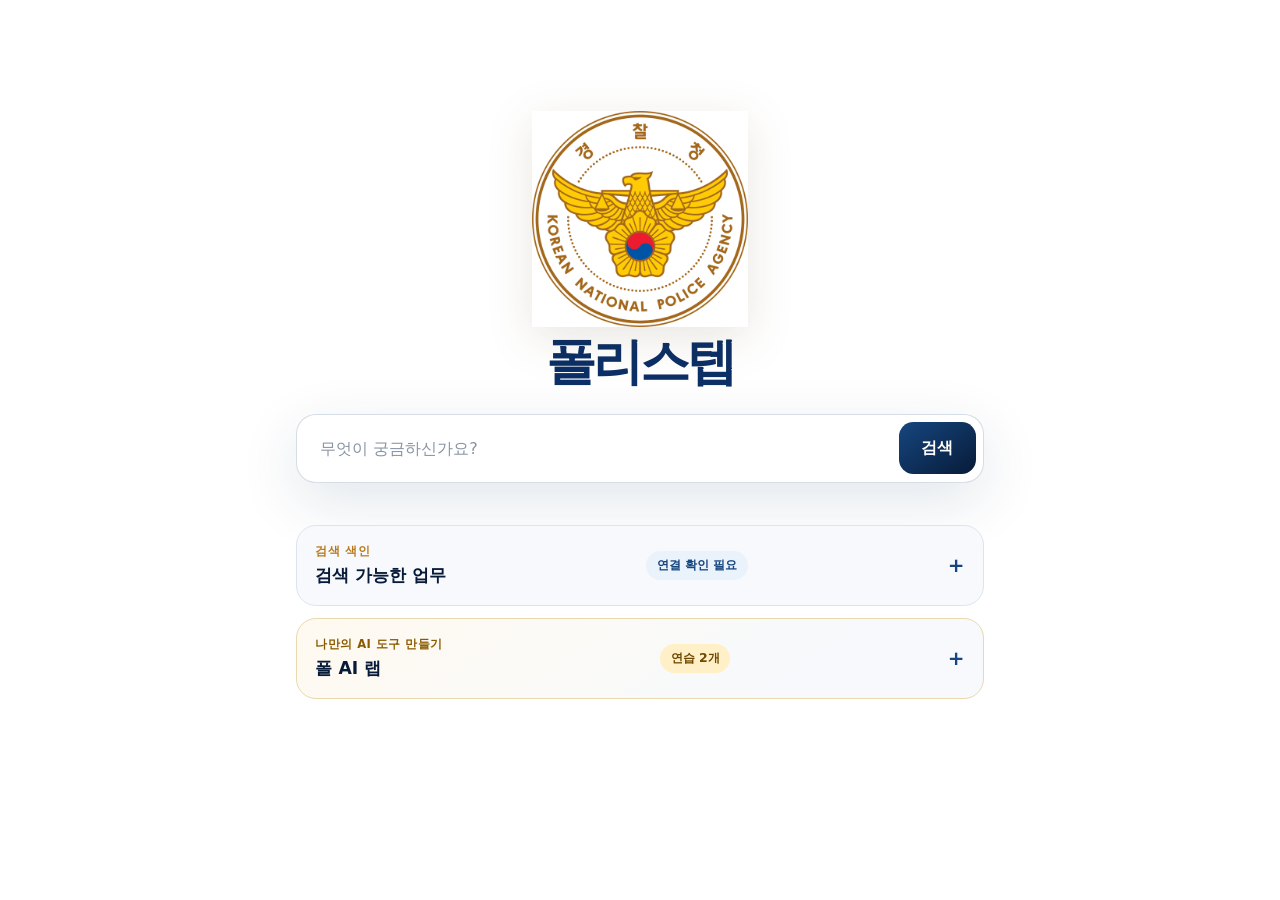
==== index.html @ 5366c6e3 "feat: Update Pol-AI lab with 4 new practice files" ====
<!doctype html>
<html lang="ko">
  <head>
    <meta charset="utf-8" />
    <meta name="viewport" content="width=device-width, initial-scale=1, viewport-fit=cover" />
    <meta name="theme-color" content="#0b2f66" />
    <meta name="description" content="Google Sheets 업무자료를 근거로 답변하는 폴리스텝" />
    <meta name="robots" content="noindex, nofollow, noarchive" />
    <title>폴리스텝</title>
    <link rel="manifest" href="./manifest.webmanifest" />
    <link rel="icon" href="./icons/icon-192.png" />
    <link rel="apple-touch-icon" href="./icons/icon-192.png" />
    <link rel="stylesheet" href="./styles.css" />
    <script src="./config.js"></script>
    <script src="./app.js" defer></script>
    <!-- Google tag (gtag.js) -->
    <script async src="https://www.googletagmanager.com/gtag/js?id=G-XXXXXXXXXX"></script>
    <script>
      window.dataLayer = window.dataLayer || [];
      function gtag(){dataLayer.push(arguments);}
      gtag('js', new Date());

      gtag('config', 'G-XXXXXXXXXX');
    </script>
  </head>
  <body>
    <a class="skip-link" href="#question">질문 입력으로 바로가기</a>

    <main class="app-shell" id="main-content">
      <section class="search-view" aria-labelledby="app-title">
        <div class="brand" id="brand">
          <img
            class="brand-mark"
            src="./assets/police-logo.png"
            width="220"
            height="220"
            alt="경찰 참수리 마크"
          />
          <h1 class="brand-name" id="app-title">폴리스텝</h1>
        </div>

        <form class="search-form" id="search-form" novalidate>
          <label class="sr-only" for="question">업무 관련 질문</label>
          <input
            class="search-input"
            id="question"
            name="question"
            type="search"
            inputmode="search"
            enterkeyhint="search"
            autocomplete="off"
            maxlength="500"
            placeholder="무엇이 궁금하신가요?"
            aria-describedby="status-message"
          />
          <button class="search-button" id="submit-button" type="submit">
            <span class="button-label">검색</span>
            <span class="spinner" aria-hidden="true"></span>
          </button>
        </form>

        <p class="status-message" id="status-message" role="status" aria-live="polite"></p>

        <section class="index-panel" id="index-panel" aria-labelledby="index-title">
          <details class="index-disclosure">
            <summary class="index-heading">
              <div>
                <span class="index-kicker">검색 색인</span>
                <h2 id="index-title">검색 가능한 업무</h2>
              </div>
              <span class="index-count" id="index-count">불러오는 중</span>
            </summary>
            <div class="index-content">
              <p class="index-description">분류를 펼친 뒤 업무명을 누르면 검색창에 입력됩니다.</p>
              <div class="index-list" id="index-list" aria-live="polite">
                <p class="index-loading">업무 목록을 불러오고 있습니다…</p>
              </div>
            </div>
          </details>
        </section>

        <section class="lab-panel" id="pol-ai-lab" aria-labelledby="lab-title">
          <details class="lab-disclosure">
            <summary class="lab-heading">
              <div>
                <span class="lab-kicker">나만의 AI 도구 만들기</span>
                <h2 id="lab-title">폴 AI 랩</h2>
              </div>
              <span class="lab-count">연습 2개</span>
            </summary>
            <div class="lab-content">
              <p class="lab-intro">경찰관 누구나 나만의 AI 도구 틀을 갖도록, 초등학생도 따라 할 수 있는 간단한 실습을 차근차근 올립니다.</p>

              <details class="lab-card lab-lesson">
                <summary class="lab-lesson-heading">
                  <span class="lab-lesson-number">첫 번째 연습</span>
                  <h3>글을 읽을 필요 없이 들으면서 공부하는 AI 음성 브리핑</h3>
                </summary>
                <div class="lab-lesson-content">
                  <p>NotebookLM에 자료를 넣고 오디오 오버뷰를 만드는 과정을 그림으로 쉽게 따라 합니다.</p>
                  <div class="lab-files" aria-label="강의 자료">
                    <a class="lab-file" href="./assets/pol-ai-lab/01-investigation-rules/lesson-full.pdf" target="_blank" rel="noopener">그림 정본 PDF 보기 <span>8쪽</span></a>
                    <a class="lab-file" href="./assets/pol-ai-lab/01-investigation-rules/lesson-summary.pdf" target="_blank" rel="noopener">요약본 PDF 보기 <span>3쪽</span></a>
                  </div>
                </div>
              </details>

              <details class="lab-card lab-lesson">
                <summary class="lab-lesson-heading">
                  <span class="lab-lesson-number">두 번째 연습</span>
                  <h3>“내 자료는 내 PC에서만 안전하게” — 오프라인 전용 검색기, 폴리서치</h3>
                </summary>
                <div class="lab-lesson-content">
                  <p>HTML 파일 하나만 내려받아 실행하세요. CSV·TXT·MD 업무자료를 외부로 보내지 않고 내 브라우저에 저장해, 검색어와 관련 문장을 앞뒤 맥락까지 바로 찾을 수 있습니다.</p>
                  <div class="lab-files" aria-label="폴리서치 실습 자료">
                    <a class="lab-file" href="./assets/pol-ai-lab/02-polysearch/polysearch.html" download>폴리서치 HTML 받기 <span>단일 파일</span></a>
                    <a class="lab-file" href="./assets/pol-ai-lab/02-polysearch/prompt.txt" download>프롬프트 파일 받기 <span>텍스트</span></a>
                    <a class="lab-file" href="./assets/pol-ai-lab/02-polysearch/guide-pc.pdf" target="_blank" rel="noopener">PC 상세 가이드 보기 <span>PDF</span></a>
                    <a class="lab-file" href="./assets/pol-ai-lab/02-polysearch/guide-mobile.pdf" target="_blank" rel="noopener">모바일 요약 가이드 보기 <span>PDF</span></a>
                  </div>
                </div>
              </details>

              <p class="lab-more">새로운 AI 도구 연습을 같은 형식으로 계속 추가할 예정입니다.</p>
            </div>
          </details>
        </section>

        <article class="answer-card" id="answer-card" aria-live="polite" aria-labelledby="answer-title" hidden>
          <div class="answer-heading">
            <span class="answer-kicker">Sheets 자료 기반 답변</span>
            <h2 id="answer-title">답변</h2>
          </div>
          <p class="answer-text" id="answer-text"></p>

          <section class="sources" id="sources-section" aria-labelledby="sources-title" hidden>
            <h3 id="sources-title">참고 자료</h3>
            <ul id="sources-list"></ul>
          </section>

          <button class="reset-button" id="reset-button" type="button">다시 질문하기</button>
        </article>
      </section>
    </main>

    <noscript>폴리스텝을 사용하려면 브라우저에서 JavaScript를 허용해 주세요.</noscript>
  </body>
</html>
---- styles.css ----
:root {
  color-scheme: light;
  --navy-950: #071b38;
  --navy-900: #0b2f66;
  --navy-800: #16467f;
  --blue-100: #eaf2fb;
  --gold-500: #b87918;
  --ink: #182231;
  --muted: #667386;
  --line: #dce5ef;
  --surface: #ffffff;
  --background: #ffffff;
  --danger: #b42318;
  --shadow: 0 18px 60px rgba(12, 47, 94, 0.12);
  font-family: "Apple SD Gothic Neo", "Malgun Gothic", "Noto Sans KR", system-ui, sans-serif;
}

* {
  box-sizing: border-box;
}

html {
  min-height: 100%;
  background: var(--background);
}

body {
  min-width: 320px;
  min-height: 100vh;
  min-height: 100dvh;
  margin: 0;
  color: var(--ink);
  background: #ffffff;
}

button,
input {
  font: inherit;
}

button {
  -webkit-tap-highlight-color: transparent;
}

.skip-link {
  position: fixed;
  top: 0.75rem;
  left: 0.75rem;
  z-index: 10;
  padding: 0.65rem 0.9rem;
  color: #ffffff;
  background: var(--navy-950);
  border-radius: 0.55rem;
  transform: translateY(-160%);
}

.skip-link:focus {
  transform: translateY(0);
}

.app-shell {
  display: grid;
  place-items: start center;
  min-height: 100vh;
  min-height: 100dvh;
  padding: max(3rem, env(safe-area-inset-top)) 1rem max(2rem, env(safe-area-inset-bottom));
}

.search-view {
  width: min(100%, 43rem);
  padding-top: clamp(1rem, 7vh, 5rem);
}

.brand {
  display: grid;
  justify-items: center;
  transition: transform 220ms ease, margin 220ms ease;
}

.brand-mark {
  display: block;
  width: clamp(9rem, 34vw, 13.5rem);
  height: auto;
  aspect-ratio: 1;
  object-fit: contain;
  filter: drop-shadow(0 0.7rem 1.4rem rgba(77, 50, 11, 0.12));
}

.brand-name {
  margin: 0.65rem 0 1.65rem;
  color: var(--navy-900);
  font-size: clamp(2rem, 8vw, 3.15rem);
  font-weight: 900;
  letter-spacing: -0.06em;
  line-height: 1;
}

.search-form {
  display: grid;
  grid-template-columns: minmax(0, 1fr) auto;
  gap: 0.45rem;
  padding: 0.45rem;
  background: var(--surface);
  border: 1px solid rgba(11, 47, 102, 0.16);
  border-radius: 1.25rem;
  box-shadow: var(--shadow);
}

.search-form:focus-within {
  border-color: var(--navy-800);
  box-shadow: 0 0 0 4px rgba(22, 70, 127, 0.12), var(--shadow);
}

.search-input {
  width: 100%;
  min-height: 3.25rem;
  padding: 0 0.75rem 0 1rem;
  color: var(--ink);
  background: transparent;
  border: 0;
  outline: 0;
  font-size: 1rem;
}

.search-input::placeholder {
  color: #8793a4;
}

.search-button {
  position: relative;
  min-width: 4.8rem;
  min-height: 3.25rem;
  padding: 0 1.1rem;
  color: #ffffff;
  background: linear-gradient(145deg, var(--navy-800), var(--navy-950));
  border: 0;
  border-radius: 0.9rem;
  font-weight: 800;
  cursor: pointer;
}

.search-button:hover {
  background: var(--navy-950);
}

.search-button:focus-visible,
.reset-button:focus-visible,
.search-input:focus-visible {
  outline: 3px solid rgba(184, 121, 24, 0.55);
  outline-offset: 3px;
}

.search-button:disabled {
  cursor: wait;
  opacity: 0.78;
}

.spinner {
  display: none;
  width: 1.2rem;
  height: 1.2rem;
  margin: auto;
  border: 2px solid rgba(255, 255, 255, 0.42);
  border-top-color: #ffffff;
  border-radius: 50%;
  animation: spin 750ms linear infinite;
}

.is-loading .button-label {
  display: none;
}

.is-loading .spinner {
  display: block;
}

.status-message {
  min-height: 1.5rem;
  margin: 0.8rem 0 0;
  padding: 0 0.35rem;
  color: var(--muted);
  font-size: 0.92rem;
  text-align: center;
}

.status-message.is-error {
  color: var(--danger);
  font-weight: 700;
}

.index-panel {
  margin-top: 0.35rem;
  padding: 1.15rem;
  background: #f7f9fc;
  border: 1px solid var(--line);
  border-radius: 1.25rem;
}

.index-panel[hidden] {
  display: none;
}

.index-heading {
  display: flex;
  align-items: center;
  justify-content: space-between;
  gap: 1rem;
  cursor: pointer;
  list-style: none;
}

.index-heading::-webkit-details-marker {
  display: none;
}

.index-heading::after {
  content: "+";
  flex: none;
  color: var(--navy-800);
  font-size: 1.25rem;
  font-weight: 800;
}

.index-disclosure[open] .index-heading::after {
  content: "−";
}

.index-heading:focus-visible {
  outline: 3px solid rgba(31, 111, 235, 0.28);
  outline-offset: 0.35rem;
  border-radius: 0.45rem;
}

.index-content {
  padding-top: 0.15rem;
}

.index-kicker {
  display: block;
  margin-bottom: 0.2rem;
  color: var(--gold-500);
  font-size: 0.72rem;
  font-weight: 900;
  letter-spacing: 0.05em;
}

.index-heading h2 {
  margin: 0;
  color: var(--navy-950);
  font-size: 1.08rem;
}

.index-count {
  flex: none;
  padding: 0.35rem 0.65rem;
  color: var(--navy-800);
  background: var(--blue-100);
  border-radius: 999px;
  font-size: 0.78rem;
  font-weight: 800;
}

.index-description,
.index-loading,
.index-empty {
  margin: 0.55rem 0 0;
  color: var(--muted);
  font-size: 0.84rem;
  line-height: 1.5;
}

.index-list {
  display: grid;
  gap: 0.5rem;
  margin-top: 0.9rem;
}

.index-group {
  overflow: hidden;
  background: var(--surface);
  border: 1px solid #d8e2ee;
  border-radius: 0.85rem;
}

.index-group summary {
  display: flex;
  align-items: center;
  justify-content: space-between;
  gap: 1rem;
  min-height: 2.8rem;
  padding: 0.65rem 0.85rem;
  color: var(--navy-900);
  cursor: pointer;
  list-style: none;
}

.index-group summary::-webkit-details-marker {
  display: none;
}

.index-group summary::after {
  content: "+";
  order: 2;
  color: var(--navy-800);
  font-size: 1.15rem;
  font-weight: 800;
}

.index-group[open] summary::after {
  content: "−";
}

.index-category {
  font-size: 0.92rem;
  font-weight: 850;
}

.index-group-count {
  margin-left: auto;
  color: var(--muted);
  font-size: 0.78rem;
  font-weight: 700;
}

.index-items {
  display: grid;
  gap: 0.35rem;
  padding: 0 0.65rem 0.65rem;
  border-top: 1px solid #edf1f6;
}

.index-item {
  width: 100%;
  min-height: 2.55rem;
  padding: 0.6rem 0.7rem;
  color: #34445b;
  background: transparent;
  border: 0;
  border-radius: 0.65rem;
  font-size: 0.86rem;
  line-height: 1.4;
  text-align: left;
  cursor: pointer;
}

.index-item:hover,
.index-item:focus-visible {
  color: var(--navy-900);
  background: var(--blue-100);
  outline: none;
}

.lab-panel {
  margin-top: 0.75rem;
  padding: 1.15rem;
  background: linear-gradient(145deg, #fffaf0 0%, #f7f9fc 72%);
  border: 1px solid #ead8ae;
  border-radius: 1.25rem;
}

.lab-heading {
  display: flex;
  align-items: center;
  justify-content: space-between;
  gap: 1rem;
  cursor: pointer;
  list-style: none;
}

.lab-heading::-webkit-details-marker {
  display: none;
}

.lab-heading::after {
  content: "+";
  flex: none;
  color: var(--navy-800);
  font-size: 1.25rem;
  font-weight: 800;
}

.lab-disclosure[open] .lab-heading::after {
  content: "−";
}

.lab-heading:focus-visible {
  outline: 3px solid rgba(194, 145, 32, 0.25);
  outline-offset: 0.35rem;
  border-radius: 0.45rem;
}

.lab-kicker,
.lab-lesson-number {
  display: block;
  color: #8a5a00;
  font-size: 0.72rem;
  font-weight: 900;
  letter-spacing: 0.04em;
}

.lab-heading h2 {
  margin: 0.2rem 0 0;
  color: var(--navy-950);
  font-size: 1.08rem;
}

.lab-count {
  flex: none;
  padding: 0.35rem 0.65rem;
  color: #704900;
  background: #fff0c7;
  border-radius: 999px;
  font-size: 0.78rem;
  font-weight: 800;
}

.lab-content {
  padding-top: 0.85rem;
}

.lab-intro,
.lab-card p,
.lab-more {
  color: var(--muted);
  font-size: 0.84rem;
  line-height: 1.55;
}

.lab-intro {
  margin: 0 0 0.75rem;
}

.lab-card {
  padding: 1rem;
  background: var(--surface);
  border: 1px solid #e6d7b7;
  border-radius: 0.95rem;
}

.lab-card h3 {
  margin: 0.28rem 0 0.45rem;
  color: var(--navy-950);
  font-size: 1rem;
  line-height: 1.4;
}

.lab-lesson-heading {
  position: relative;
  padding-right: 1.65rem;
  cursor: pointer;
  list-style: none;
}

.lab-lesson-heading::-webkit-details-marker {
  display: none;
}

.lab-lesson-heading::after {
  content: "+";
  position: absolute;
  top: 50%;
  right: 0;
  color: #8a5a00;
  font-size: 1.2rem;
  font-weight: 850;
  transform: translateY(-50%);
}

.lab-lesson[open] .lab-lesson-heading::after {
  content: "−";
}

.lab-lesson-heading:focus-visible {
  outline: 3px solid rgba(194, 145, 32, 0.25);
  outline-offset: 0.3rem;
  border-radius: 0.4rem;
}

.lab-lesson-content {
  padding-top: 0.15rem;
}

.lab-card p {
  margin: 0;
}

.lab-files {
  display: grid;
  gap: 0.45rem;
  margin-top: 0.85rem;
}

.lab-file {
  display: flex;
  align-items: center;
  justify-content: space-between;
  gap: 0.75rem;
  padding: 0.65rem 0.75rem;
  color: var(--navy-900);
  background: #eef5ff;
  border: 1px solid #c9daf2;
  border-radius: 0.7rem;
  font-size: 0.82rem;
  font-weight: 750;
  text-decoration: none;
}

.lab-file span {
  flex: none;
  color: var(--muted);
  font-size: 0.74rem;
}

.lab-file:hover,
.lab-file:focus-visible {
  color: #ffffff;
  background: var(--blue-700);
  border-color: var(--blue-700);
  outline: none;
}

.lab-file:hover span,
.lab-file:focus-visible span {
  color: #eaf2ff;
}

.lab-file.is-pending {
  color: #75684d;
  background: #faf7ef;
  border: 1px dashed #cdbf9f;
}

.lab-more {
  margin: 0.75rem 0 0;
  text-align: center;
}

.answer-card {
  margin-top: 1rem;
  padding: clamp(1.25rem, 4vw, 2rem);
  background: rgba(255, 255, 255, 0.96);
  border: 1px solid var(--line);
  border-radius: 1.4rem;
  box-shadow: 0 16px 44px rgba(12, 47, 94, 0.1);
  animation: rise 240ms ease-out;
}

.answer-card[hidden] {
  display: none;
}

.answer-heading {
  margin-bottom: 1rem;
}

.answer-kicker {
  display: block;
  margin-bottom: 0.35rem;
  color: var(--gold-500);
  font-size: 0.78rem;
  font-weight: 900;
  letter-spacing: 0.04em;
}

.answer-heading h2 {
  margin: 0;
  color: var(--navy-950);
  font-size: 1.3rem;
}

.answer-text {
  margin: 0;
  color: #253246;
  font-size: 1rem;
  line-height: 1.78;
  white-space: pre-line;
  overflow-wrap: anywhere;
}

.sources {
  margin-top: 1.45rem;
  padding: 1rem;
  background: var(--blue-100);
  border-radius: 0.9rem;
}

.sources h3 {
  margin: 0 0 0.6rem;
  color: var(--navy-900);
  font-size: 0.92rem;
}

.sources ul {
  display: grid;
  gap: 0.45rem;
  margin: 0;
  padding-left: 1.25rem;
  color: #40516a;
  font-size: 0.88rem;
  line-height: 1.5;
}

.reset-button {
  width: 100%;
  min-height: 2.8rem;
  margin-top: 1.35rem;
  color: var(--navy-900);
  background: #ffffff;
  border: 1px solid #b9c8da;
  border-radius: 0.8rem;
  font-weight: 800;
  cursor: pointer;
}

.reset-button:hover {
  background: var(--blue-100);
}

.sr-only {
  position: absolute;
  width: 1px;
  height: 1px;
  padding: 0;
  margin: -1px;
  overflow: hidden;
  clip: rect(0, 0, 0, 0);
  white-space: nowrap;
  border: 0;
}

noscript {
  display: block;
  padding: 1rem;
  color: var(--danger);
  text-align: center;
}

@keyframes spin {
  to { transform: rotate(360deg); }
}

@keyframes rise {
  from { opacity: 0; transform: translateY(0.6rem); }
  to { opacity: 1; transform: translateY(0); }
}

@media (max-width: 420px) {
  .app-shell {
    padding-right: 0.75rem;
    padding-left: 0.75rem;
  }

  .search-form {
    border-radius: 1.1rem;
  }

  .search-button {
    min-width: 4.25rem;
    padding: 0 0.85rem;
  }

  .index-panel {
    padding: 1rem;
  }
}

@media (prefers-reduced-motion: reduce) {
  *,
  *::before,
  *::after {
    scroll-behavior: auto !important;
    animation-duration: 0.01ms !important;
    animation-iteration-count: 1 !important;
    transition-duration: 0.01ms !important;
  }
}
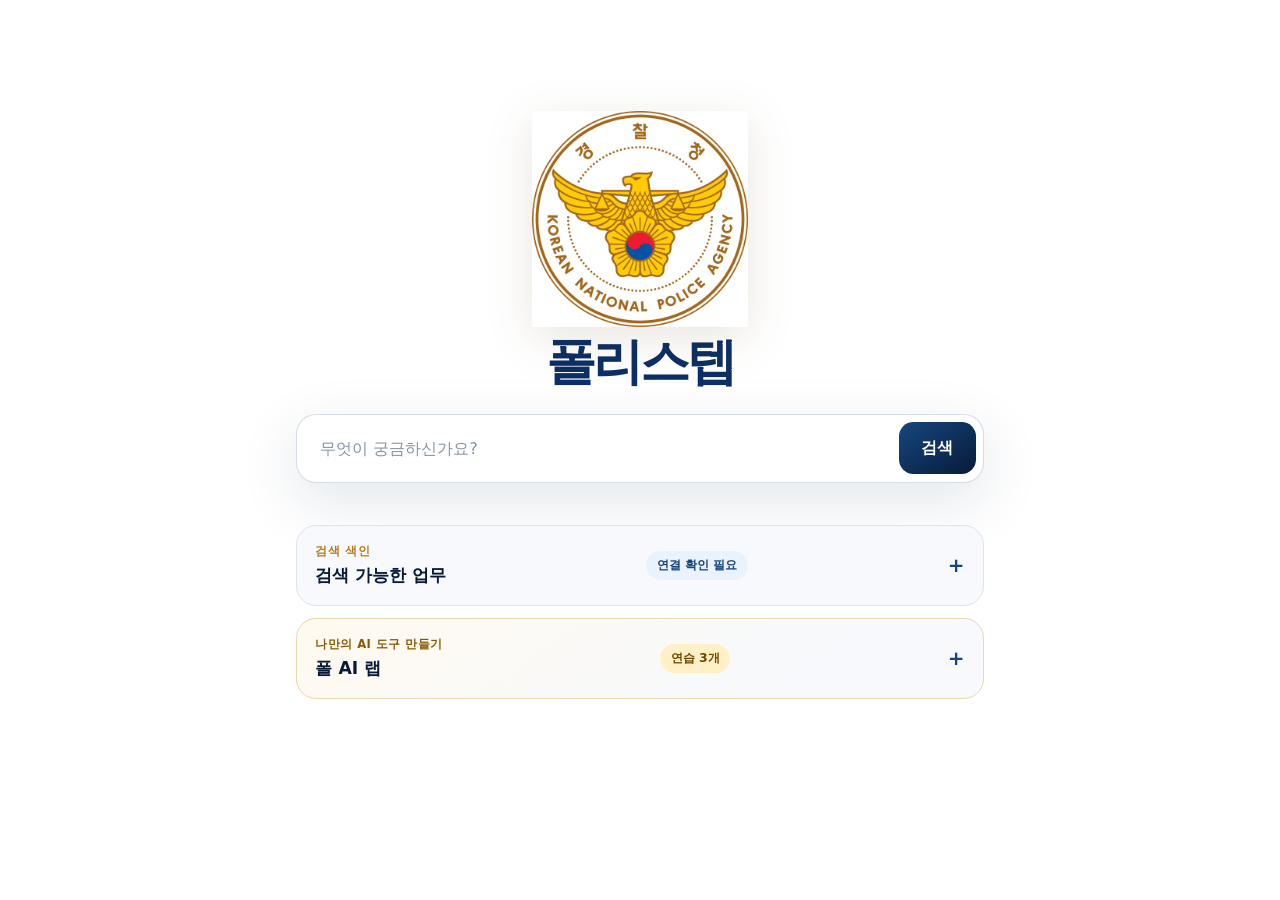
==== commit 5a0a4f68: "feat: Add third practice to Pol-AI lab" ====
--- a/index.html
+++ b/index.html
@@ -86,7 +86,7 @@
                 <span class="lab-kicker">나만의 AI 도구 만들기</span>
                 <h2 id="lab-title">폴 AI 랩</h2>
               </div>
-              <span class="lab-count">연습 2개</span>
+              <span class="lab-count">연습 3개</span>
             </summary>
             <div class="lab-content">
               <p class="lab-intro">경찰관 누구나 나만의 AI 도구 틀을 갖도록, 초등학생도 따라 할 수 있는 간단한 실습을 차근차근 올립니다.</p>
@@ -121,6 +121,19 @@
                 </div>
               </details>
 
+              <details class="lab-card lab-lesson">
+                <summary class="lab-lesson-heading">
+                  <span class="lab-lesson-number">세 번째 연습</span>
+                  <h3>나만의 앱을 만들어 보세요!!</h3>
+                </summary>
+                <div class="lab-lesson-content">
+                  <p>구글 시트의 나만의 자료를 올리고 관리가 운용이 편한 나만의 웹앱을 만들어 보세요</p>
+                  <div class="lab-files" aria-label="앱시트 실습 자료">
+                    <a class="lab-file" href="./assets/pol-ai-lab/03-appsheet/appsheet-guide.pdf" target="_blank" rel="noopener">초보자 그림 안내서 보기 <span>PDF</span></a>
+                  </div>
+                </div>
+              </details>
+
               <p class="lab-more">새로운 AI 도구 연습을 같은 형식으로 계속 추가할 예정입니다.</p>
             </div>
           </details>
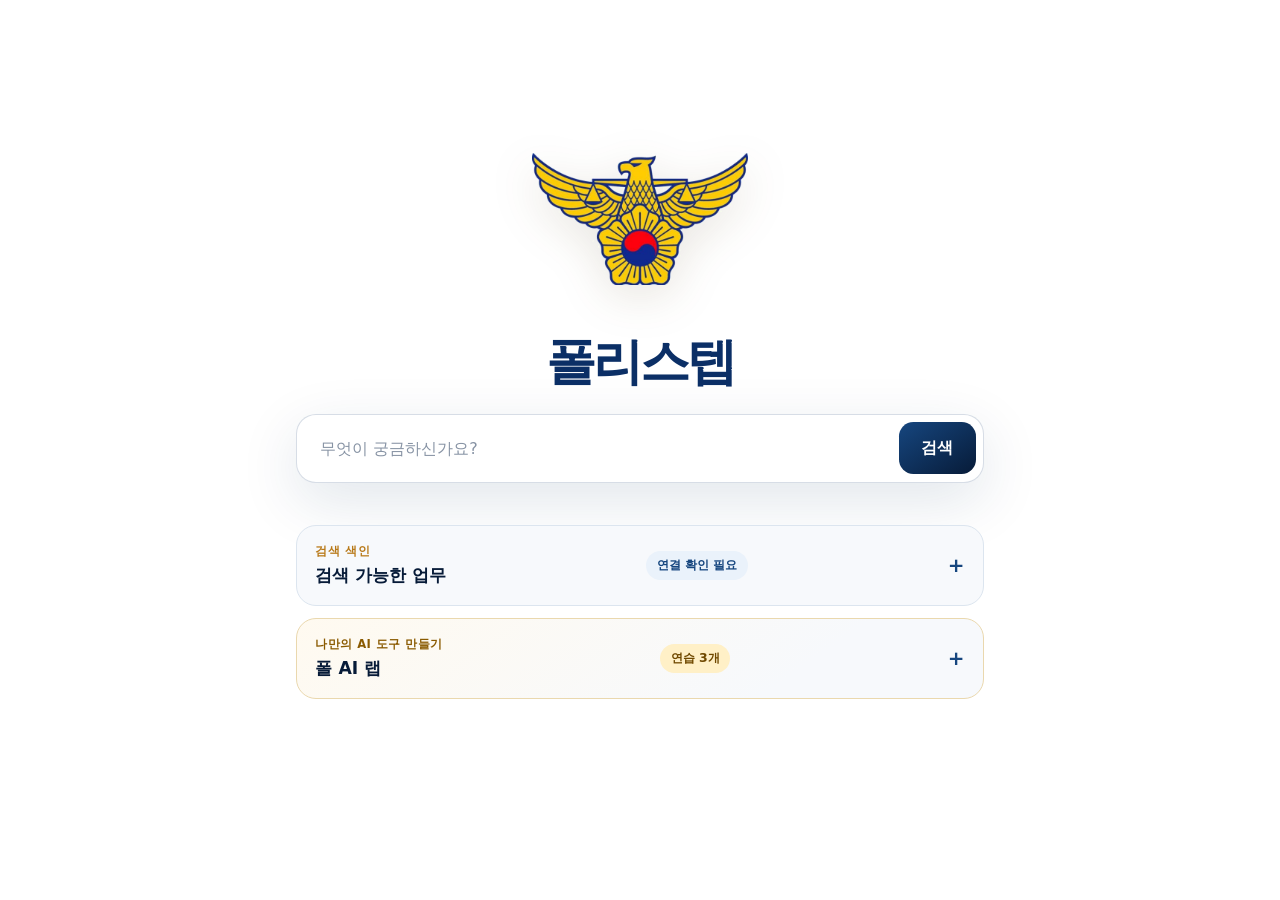
==== commit 062ffdf9: "style: Update brand font to YoonGorae and change logo" ====
--- a/index.html
+++ b/index.html
@@ -10,7 +10,7 @@
     <link rel="manifest" href="./manifest.webmanifest" />
     <link rel="icon" href="./icons/icon-192.png" />
     <link rel="apple-touch-icon" href="./icons/icon-192.png" />
-    <link rel="stylesheet" href="./styles.css" />
+    <link rel="stylesheet" href="./styles.css?v=2" />
     <script src="./config.js"></script>
     <script src="./app.js" defer></script>
     <!-- Google tag (gtag.js) -->
@@ -31,7 +31,7 @@
         <div class="brand" id="brand">
           <img
             class="brand-mark"
-            src="./assets/police-logo.png"
+            src="./assets/police-logo.png?v=2"
             width="220"
             height="220"
             alt="경찰 참수리 마크"
--- a/styles.css
+++ b/styles.css
@@ -89,6 +89,7 @@
 .brand-name {
   margin: 0.65rem 0 1.65rem;
   color: var(--navy-900);
+  font-family: '윤고래체', 'YoonGorae', "Apple SD Gothic Neo", "Malgun Gothic", sans-serif;
   font-size: clamp(2rem, 8vw, 3.15rem);
   font-weight: 900;
   letter-spacing: -0.06em;
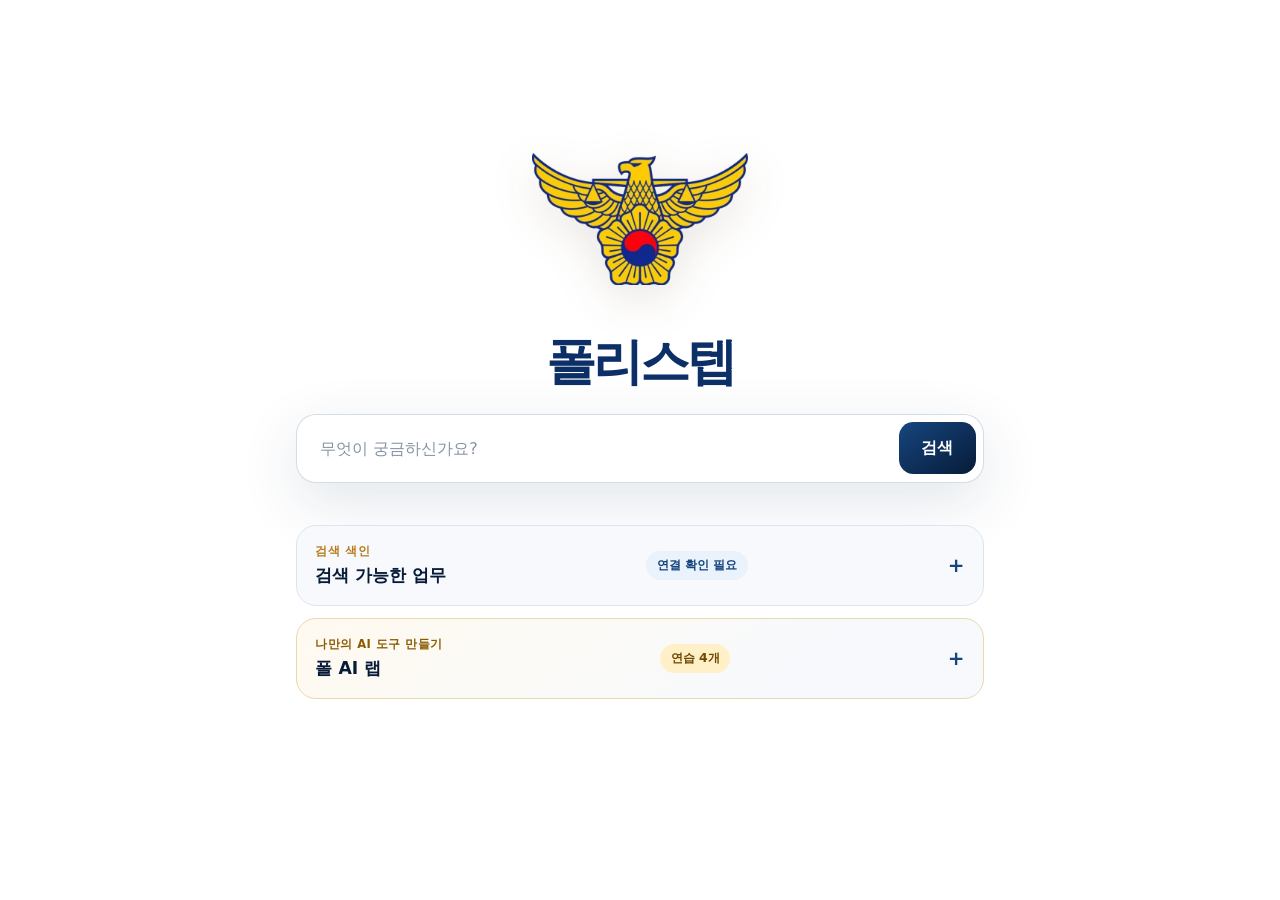
==== commit a235724d: "feat: 폴AI 랩 네번째 연습 (노트북LM 동영상 가이드) 추가" ====
--- a/index.html
+++ b/index.html
@@ -86,7 +86,7 @@
                 <span class="lab-kicker">나만의 AI 도구 만들기</span>
                 <h2 id="lab-title">폴 AI 랩</h2>
               </div>
-              <span class="lab-count">연습 3개</span>
+              <span class="lab-count">연습 4개</span>
             </summary>
             <div class="lab-content">
               <p class="lab-intro">경찰관 누구나 나만의 AI 도구 틀을 갖도록, 초등학생도 따라 할 수 있는 간단한 실습을 차근차근 올립니다.</p>
@@ -134,6 +134,20 @@
                 </div>
               </details>
 
+              <details class="lab-card lab-lesson">
+                <summary class="lab-lesson-heading">
+                  <span class="lab-lesson-number">네 번째 연습</span>
+                  <h3>PDF를 클릭한에 동영상으로 바꾸기</h3>
+                </summary>
+                <div class="lab-lesson-content">
+                  <p>PDF파일을 노트북LM을 통해 간단한 동영상으로 만들어 보세요!<br>이젠 폴링 동영상 업로드도 쉬워져요!</p>
+                  <div class="lab-files" aria-label="노트북LM 실습 자료">
+                    <a class="lab-file" href="./assets/pol-ai-lab/04-notebooklm/노트북LM 동영상가이드.pdf" target="_blank" rel="noopener">동영상가이드 보기 <span>PDF</span></a>
+                    <a class="lab-file" href="./assets/pol-ai-lab/04-notebooklm/방대한_PDF에서_10분_오디오로.mp4" target="_blank" rel="noopener">오디오 변환 예시 <span>MP4</span></a>
+                  </div>
+                </div>
+              </details>
+
               <p class="lab-more">새로운 AI 도구 연습을 같은 형식으로 계속 추가할 예정입니다.</p>
             </div>
           </details>
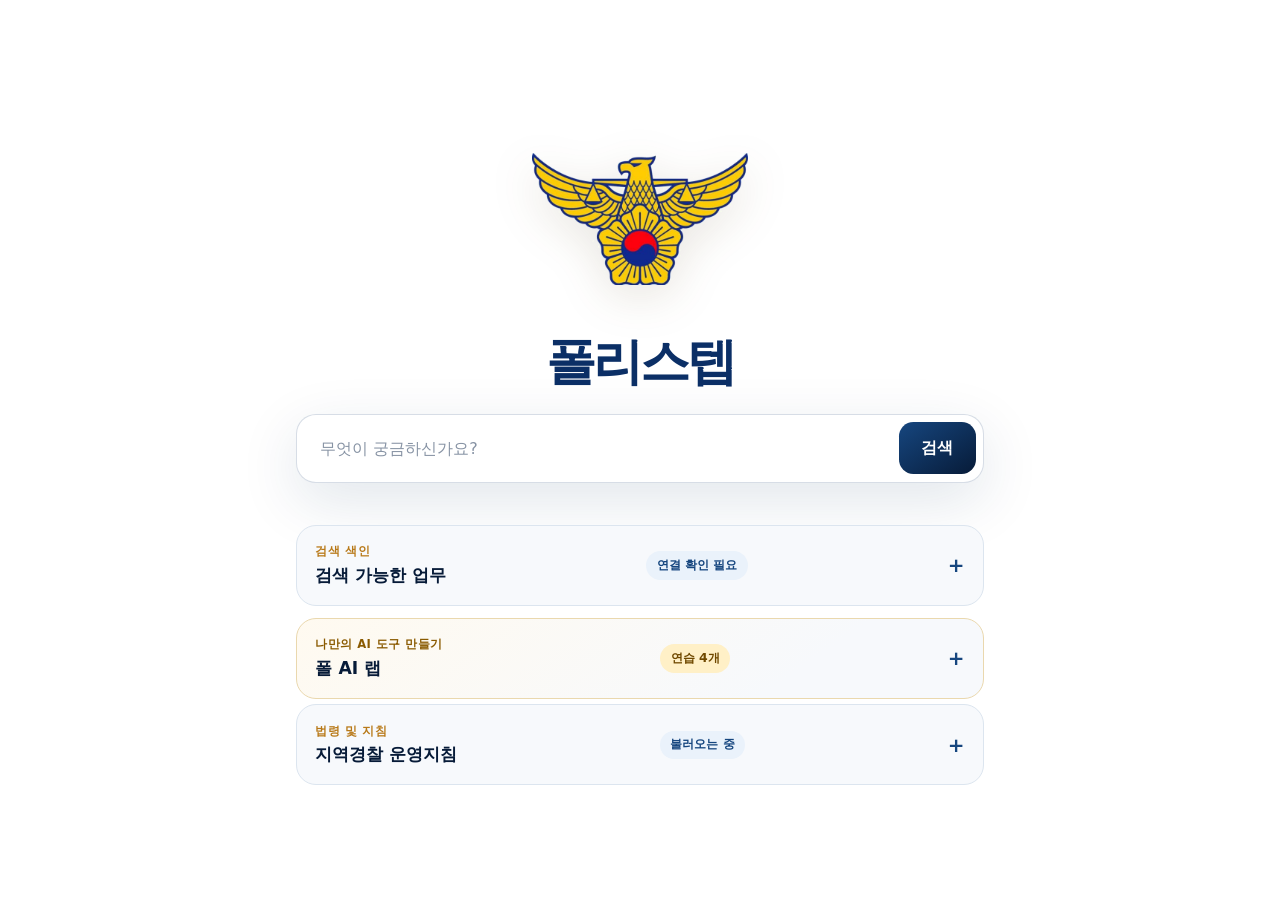
==== commit d02aeb2a: "feat: 폴AI 랩 네번째 연습 (노트북LM 동영상 가이드) 추가" ====
--- a/index.html
+++ b/index.html
@@ -153,6 +153,24 @@
           </details>
         </section>
 
+        <section class="index-panel law-panel" id="law-panel" aria-labelledby="law-title">
+          <details class="index-disclosure">
+            <summary class="index-heading">
+              <div>
+                <span class="index-kicker">법령 및 지침</span>
+                <h2 id="law-title">지역경찰 운영지침</h2>
+              </div>
+              <span class="index-count" id="law-count">불러오는 중</span>
+            </summary>
+            <div class="index-content">
+              <p class="index-description">장과 절을 펼쳐 조문을 확인하고 검색창에 바로 입력하세요.</p>
+              <div class="index-list" id="law-list" aria-live="polite">
+                <p class="index-loading">지침을 불러오고 있습니다…</p>
+              </div>
+            </div>
+          </details>
+        </section>
+
         <article class="answer-card" id="answer-card" aria-live="polite" aria-labelledby="answer-title" hidden>
           <div class="answer-heading">
             <span class="answer-kicker">Sheets 자료 기반 답변</span>
--- a/styles.css
+++ b/styles.css
@@ -675,3 +675,49 @@
     transition-duration: 0.01ms !important;
   }
 }
+
+.index-chapter {
+  margin-top: 0.5rem;
+}
+.index-chapter-summary {
+  font-weight: 600;
+  cursor: pointer;
+  color: var(--navy-900);
+  padding: 0.2rem 0;
+}
+.index-chapter-summary::-webkit-details-marker {
+  display: none;
+}
+.index-chapter-summary::before {
+  content: "📁 ";
+}
+.index-chapter[open] > .index-chapter-summary::before {
+  content: "📂 ";
+}
+.index-section {
+  margin-top: 0.35rem;
+  margin-left: 0.8rem;
+}
+.index-section-summary {
+  font-weight: 500;
+  cursor: pointer;
+  color: var(--navy-800);
+  padding: 0.2rem 0;
+}
+.index-section-summary::-webkit-details-marker {
+  display: none;
+}
+.index-section-summary::before {
+  content: "📁 ";
+}
+.index-section[open] > .index-section-summary::before {
+  content: "📂 ";
+}
+.index-chapter-content,
+.index-section-content {
+  margin-top: 0.25rem;
+  padding-left: 1.2rem;
+  display: flex;
+  flex-direction: column;
+  gap: 0.25rem;
+}
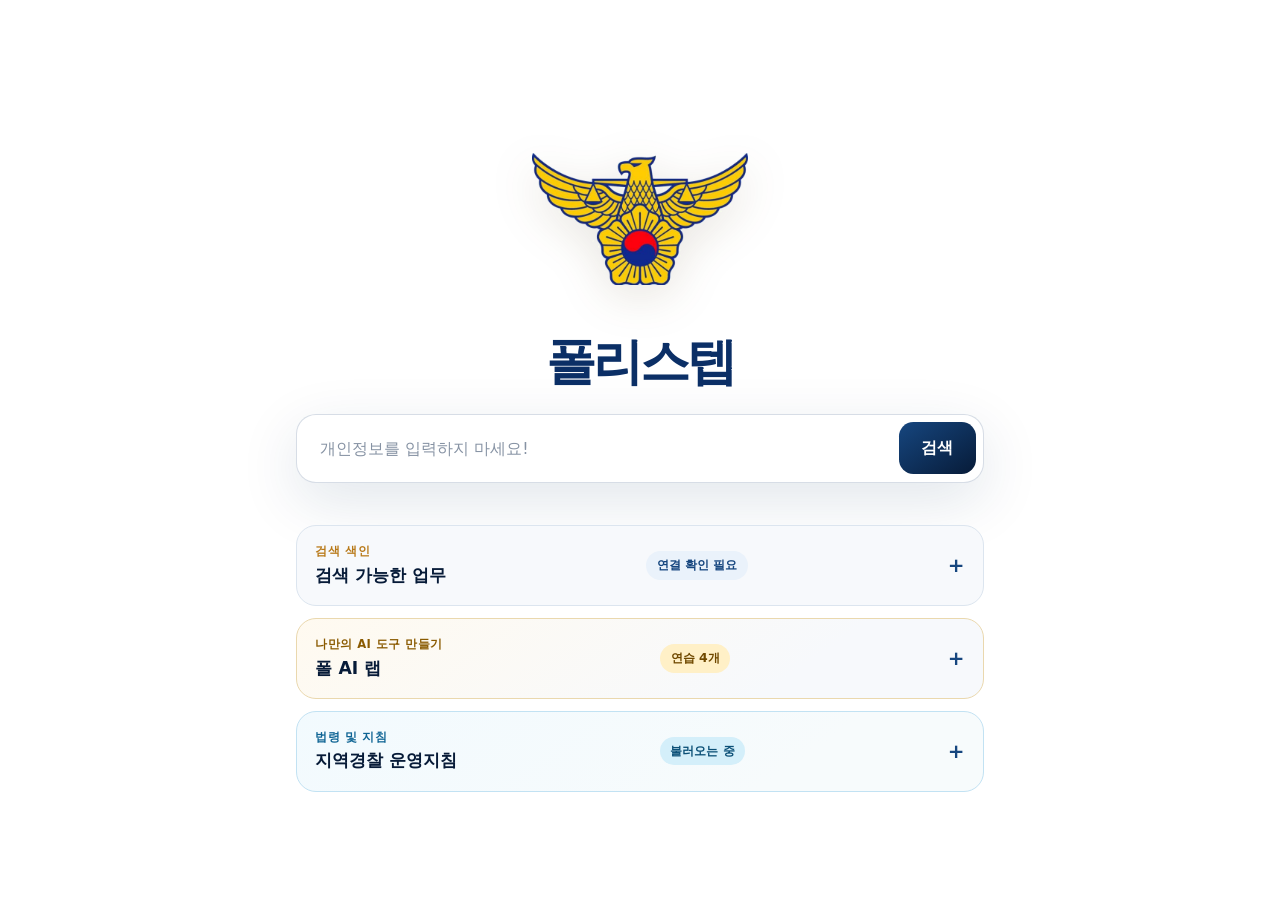
==== commit a0017993: "fix: 개인정보 입력 주의 문구 표시" ====
--- a/index.html
+++ b/index.html
@@ -50,7 +50,7 @@
             enterkeyhint="search"
             autocomplete="off"
             maxlength="500"
-            placeholder="무엇이 궁금하신가요?"
+            placeholder="개인정보를 입력하지 마세요!"
             aria-describedby="status-message"
           />
           <button class="search-button" id="submit-button" type="submit">
--- a/styles.css
+++ b/styles.css
@@ -721,3 +721,16 @@
   flex-direction: column;
   gap: 0.25rem;
 }
+
+.law-panel {
+  margin-top: 0.75rem;
+  background: linear-gradient(145deg, #f2fafe 0%, #f7fbfc 72%);
+  border: 1px solid #c2e2f3;
+}
+.law-panel .index-kicker {
+  color: #0e6494;
+}
+.law-panel .index-count {
+  color: #0b5077;
+  background: #d4effa;
+}
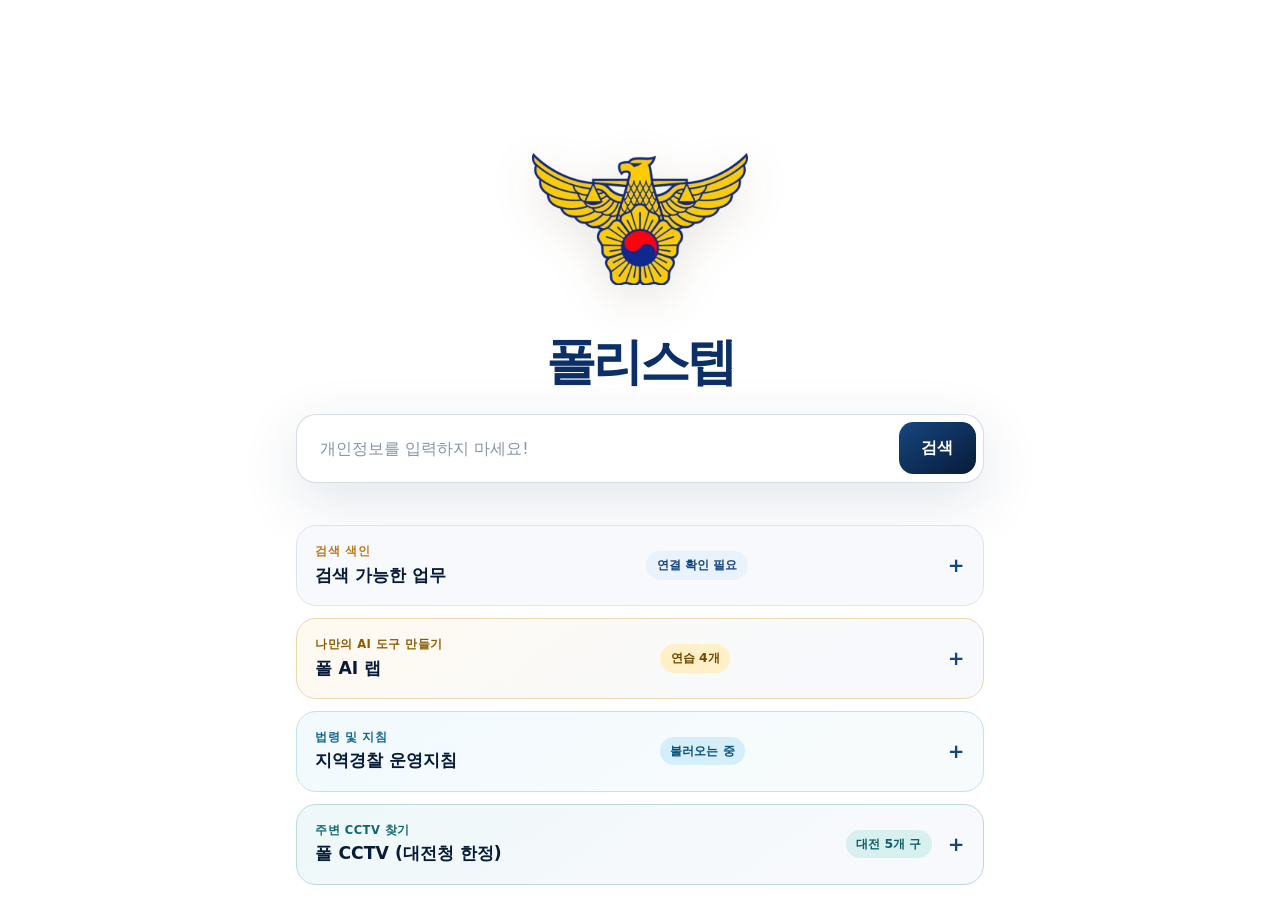
==== commit 7265b48f: "feat: 폴 CCTV 주변 검색 메뉴 추가" ====
--- a/index.html
+++ b/index.html
@@ -171,6 +171,57 @@
           </details>
         </section>
 
+        <section class="cctv-panel" id="pol-cctv" aria-labelledby="cctv-title">
+          <details class="cctv-disclosure" id="cctv-disclosure">
+            <summary class="cctv-heading">
+              <div>
+                <span class="cctv-kicker">주변 CCTV 찾기</span>
+                <h2 id="cctv-title">폴 CCTV (대전청 한정)</h2>
+              </div>
+              <span class="cctv-count">대전 5개 구</span>
+            </summary>
+            <div class="cctv-content">
+              <p class="cctv-intro">대전광역시의 도로명주소를 검색해 가까운 공공 CCTV 위치를 확인합니다. 건물명·동·층·호수와 사람 정보는 입력하지 마세요.</p>
+
+              <form class="cctv-search-form" id="cctv-search-form" novalidate>
+                <label for="cctv-address">도로명주소</label>
+                <div class="cctv-search-row">
+                  <input
+                    id="cctv-address"
+                    name="cctv-address"
+                    type="search"
+                    inputmode="search"
+                    enterkeyhint="search"
+                    autocomplete="off"
+                    maxlength="80"
+                    placeholder="예: 대전광역시 중구 중앙로 101"
+                    aria-describedby="cctv-privacy cctv-status"
+                  />
+                  <button id="cctv-search-button" type="submit">주소 검색</button>
+                </div>
+              </form>
+
+              <p class="cctv-privacy" id="cctv-privacy">GPS를 사용하지 않으며 입력값·검색기록·결과를 저장하거나 사용자 정보와 연결하지 않습니다.</p>
+              <p class="cctv-status" id="cctv-status" role="status" aria-live="polite"></p>
+              <div class="cctv-address-results" id="cctv-address-results" aria-label="도로명주소 검색 결과"></div>
+
+              <section class="cctv-nearby" id="cctv-nearby" aria-labelledby="cctv-nearby-title" hidden>
+                <div class="cctv-selected">
+                  <span>기준 도로명주소</span>
+                  <strong id="cctv-selected-address"></strong>
+                </div>
+                <div class="cctv-result-heading">
+                  <h3 id="cctv-nearby-title">가까운 CCTV</h3>
+                  <span id="cctv-data-time"></span>
+                </div>
+                <ol class="cctv-list" id="cctv-list"></ol>
+              </section>
+
+              <p class="cctv-disclaimer">공공데이터 위치를 바탕으로 한 참고 정보이며, 실제 설치·운영 상태와 다를 수 있습니다. 긴급 현장 판단은 관할 지령·내부 시스템으로 다시 확인하세요.</p>
+            </div>
+          </details>
+        </section>
+
         <article class="answer-card" id="answer-card" aria-live="polite" aria-labelledby="answer-title" hidden>
           <div class="answer-heading">
             <span class="answer-kicker">Sheets 자료 기반 답변</span>
--- a/styles.css
+++ b/styles.css
@@ -536,6 +536,306 @@
   text-align: center;
 }
 
+.cctv-panel {
+  margin-top: 0.75rem;
+  padding: 1.15rem;
+  background: linear-gradient(145deg, #eef8f8 0%, #f7f9fc 72%);
+  border: 1px solid #bcd9dc;
+  border-radius: 1.25rem;
+}
+
+.cctv-heading {
+  display: flex;
+  align-items: center;
+  justify-content: space-between;
+  gap: 1rem;
+  cursor: pointer;
+  list-style: none;
+}
+
+.cctv-heading::-webkit-details-marker {
+  display: none;
+}
+
+.cctv-heading::after {
+  content: "+";
+  flex: none;
+  color: var(--navy-800);
+  font-size: 1.25rem;
+  font-weight: 800;
+}
+
+.cctv-disclosure[open] .cctv-heading::after {
+  content: "−";
+}
+
+.cctv-heading:focus-visible {
+  outline: 3px solid rgba(20, 112, 117, 0.23);
+  outline-offset: 0.35rem;
+  border-radius: 0.45rem;
+}
+
+.cctv-kicker {
+  display: block;
+  color: #11666c;
+  font-size: 0.72rem;
+  font-weight: 900;
+  letter-spacing: 0.04em;
+}
+
+.cctv-heading h2 {
+  margin: 0.2rem 0 0;
+  color: var(--navy-950);
+  font-size: 1.08rem;
+}
+
+.cctv-count {
+  flex: none;
+  margin-left: auto;
+  padding: 0.35rem 0.65rem;
+  color: #0f6065;
+  background: #d9f0f1;
+  border-radius: 999px;
+  font-size: 0.78rem;
+  font-weight: 800;
+}
+
+.cctv-content {
+  padding-top: 0.85rem;
+}
+
+.cctv-intro,
+.cctv-privacy,
+.cctv-disclaimer,
+.cctv-status {
+  color: var(--muted);
+  font-size: 0.82rem;
+  line-height: 1.55;
+}
+
+.cctv-intro {
+  margin: 0 0 0.8rem;
+}
+
+.cctv-search-form label {
+  display: block;
+  margin-bottom: 0.4rem;
+  color: var(--navy-900);
+  font-size: 0.82rem;
+  font-weight: 800;
+}
+
+.cctv-search-row {
+  display: grid;
+  grid-template-columns: minmax(0, 1fr) auto;
+  gap: 0.45rem;
+}
+
+.cctv-search-row input {
+  width: 100%;
+  min-height: 2.9rem;
+  padding: 0 0.8rem;
+  color: var(--ink);
+  background: #ffffff;
+  border: 1px solid #b9cbd6;
+  border-radius: 0.75rem;
+  outline: none;
+}
+
+.cctv-search-row input:focus {
+  border-color: #147075;
+  box-shadow: 0 0 0 3px rgba(20, 112, 117, 0.14);
+}
+
+.cctv-search-row button {
+  min-height: 2.9rem;
+  padding: 0 0.9rem;
+  color: #ffffff;
+  background: #126b71;
+  border: 0;
+  border-radius: 0.75rem;
+  font-weight: 800;
+  cursor: pointer;
+}
+
+.cctv-search-row button:hover,
+.cctv-search-row button:focus-visible {
+  background: #0d555a;
+  outline: none;
+}
+
+.cctv-search-row button:disabled,
+.cctv-search-row input:disabled {
+  cursor: wait;
+  opacity: 0.68;
+}
+
+.cctv-privacy {
+  margin: 0.55rem 0 0;
+  color: #4f6970;
+}
+
+.cctv-status {
+  min-height: 1.25rem;
+  margin: 0.5rem 0 0;
+}
+
+.cctv-status.is-error {
+  color: var(--danger);
+  font-weight: 750;
+}
+
+.cctv-address-results {
+  display: grid;
+  gap: 0.4rem;
+  margin-top: 0.35rem;
+}
+
+.cctv-address-option {
+  width: 100%;
+  padding: 0.7rem 0.75rem;
+  color: #294058;
+  background: #ffffff;
+  border: 1px solid #cbd9e0;
+  border-radius: 0.72rem;
+  font-size: 0.84rem;
+  line-height: 1.45;
+  text-align: left;
+  cursor: pointer;
+}
+
+.cctv-address-option:hover,
+.cctv-address-option:focus-visible {
+  color: var(--navy-900);
+  background: #f1f9f9;
+  border-color: #6daeb2;
+  outline: none;
+}
+
+.cctv-nearby {
+  margin-top: 0.9rem;
+}
+
+.cctv-nearby[hidden] {
+  display: none;
+}
+
+.cctv-selected {
+  padding: 0.75rem;
+  background: #dff1f2;
+  border-radius: 0.75rem;
+}
+
+.cctv-selected span {
+  display: block;
+  margin-bottom: 0.25rem;
+  color: #397176;
+  font-size: 0.72rem;
+  font-weight: 800;
+}
+
+.cctv-selected strong {
+  color: var(--navy-950);
+  font-size: 0.88rem;
+  line-height: 1.45;
+}
+
+.cctv-result-heading {
+  display: flex;
+  align-items: baseline;
+  justify-content: space-between;
+  gap: 0.75rem;
+  margin-top: 1rem;
+}
+
+.cctv-result-heading h3 {
+  margin: 0;
+  color: var(--navy-950);
+  font-size: 1rem;
+}
+
+.cctv-result-heading span {
+  color: var(--muted);
+  font-size: 0.72rem;
+}
+
+.cctv-list {
+  display: grid;
+  gap: 0.55rem;
+  margin: 0.65rem 0 0;
+  padding: 0;
+  list-style: none;
+}
+
+.cctv-item {
+  display: grid;
+  grid-template-columns: auto minmax(0, 1fr) auto;
+  gap: 0.65rem;
+  align-items: start;
+  padding: 0.8rem;
+  background: #ffffff;
+  border: 1px solid #d4e0e5;
+  border-radius: 0.82rem;
+}
+
+.cctv-rank {
+  display: grid;
+  place-items: center;
+  width: 1.65rem;
+  height: 1.65rem;
+  color: #ffffff;
+  background: #126b71;
+  border-radius: 50%;
+  font-size: 0.72rem;
+  font-weight: 900;
+}
+
+.cctv-item-main strong,
+.cctv-item-main span {
+  display: block;
+}
+
+.cctv-item-main strong {
+  color: #24384f;
+  font-size: 0.86rem;
+  line-height: 1.45;
+}
+
+.cctv-item-main span {
+  margin-top: 0.25rem;
+  color: var(--muted);
+  font-size: 0.74rem;
+  line-height: 1.4;
+}
+
+.cctv-distance {
+  color: #0d6268;
+  font-size: 0.8rem;
+  font-weight: 900;
+  white-space: nowrap;
+}
+
+.cctv-map-link {
+  grid-column: 2 / 4;
+  justify-self: start;
+  color: #0b589e;
+  font-size: 0.78rem;
+  font-weight: 800;
+  text-decoration: none;
+}
+
+.cctv-map-link:hover,
+.cctv-map-link:focus-visible {
+  text-decoration: underline;
+  outline: none;
+}
+
+.cctv-disclaimer {
+  margin: 0.9rem 0 0;
+  padding-top: 0.75rem;
+  border-top: 1px solid #cfdee2;
+}
+
 .answer-card {
   margin-top: 1rem;
   padding: clamp(1.25rem, 4vw, 2rem);
@@ -645,6 +945,20 @@
   to { opacity: 1; transform: translateY(0); }
 }
 
+@media (max-width: 31rem) {
+  .cctv-search-row {
+    grid-template-columns: 1fr;
+  }
+
+  .cctv-item {
+    grid-template-columns: auto minmax(0, 1fr);
+  }
+
+  .cctv-distance,
+  .cctv-map-link {
+    grid-column: 2;
+  }
+}
 @media (max-width: 420px) {
   .app-shell {
     padding-right: 0.75rem;
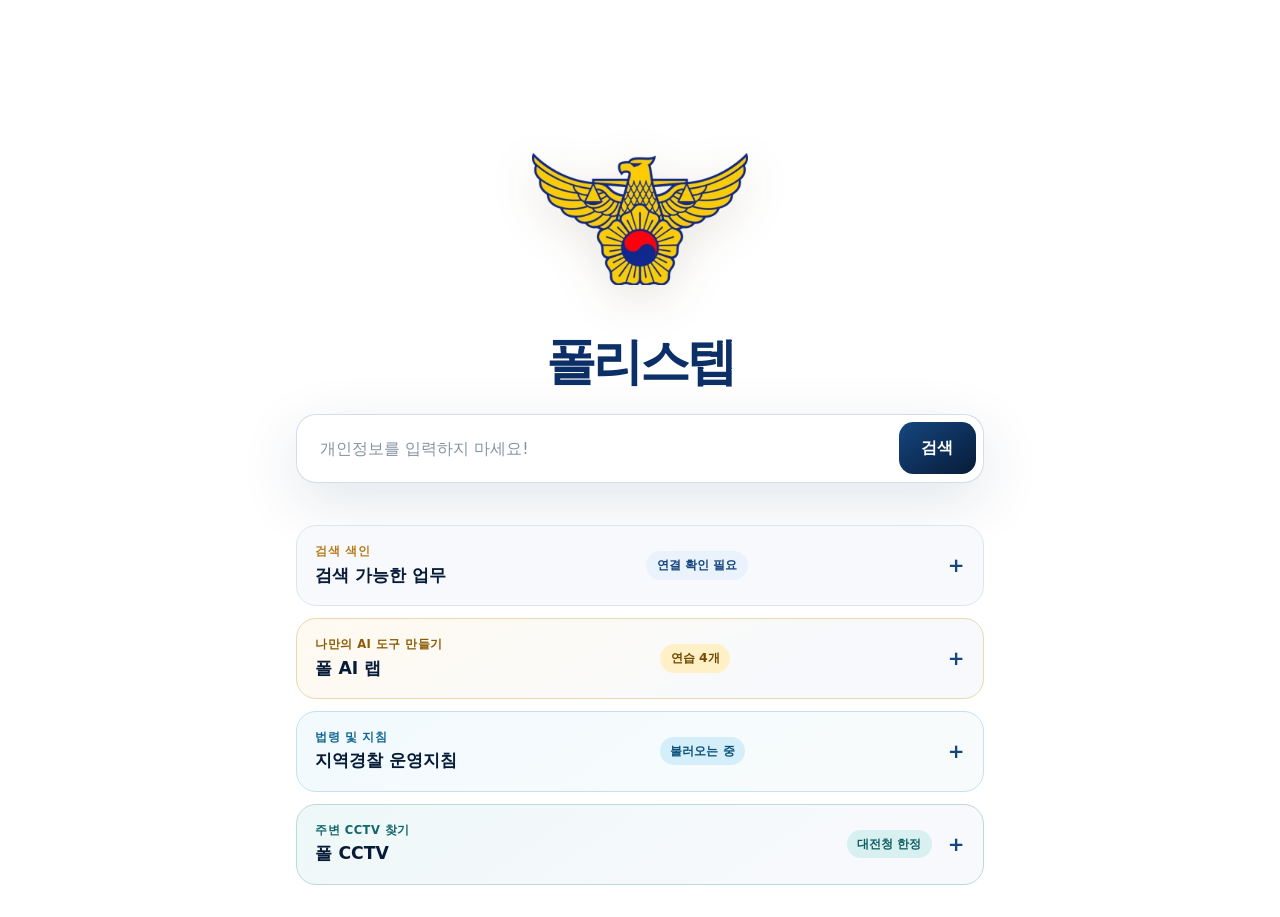
==== commit 400b7211: "fix: 폴 CCTV 메뉴 표기 정리" ====
--- a/index.html
+++ b/index.html
@@ -176,9 +176,9 @@
             <summary class="cctv-heading">
               <div>
                 <span class="cctv-kicker">주변 CCTV 찾기</span>
-                <h2 id="cctv-title">폴 CCTV (대전청 한정)</h2>
-              </div>
-              <span class="cctv-count">대전 5개 구</span>
+                <h2 id="cctv-title">폴 CCTV</h2>
+              </div>
+              <span class="cctv-count">대전청 한정</span>
             </summary>
             <div class="cctv-content">
               <p class="cctv-intro">대전광역시의 도로명주소를 검색해 가까운 공공 CCTV 위치를 확인합니다. 건물명·동·층·호수와 사람 정보는 입력하지 마세요.</p>
